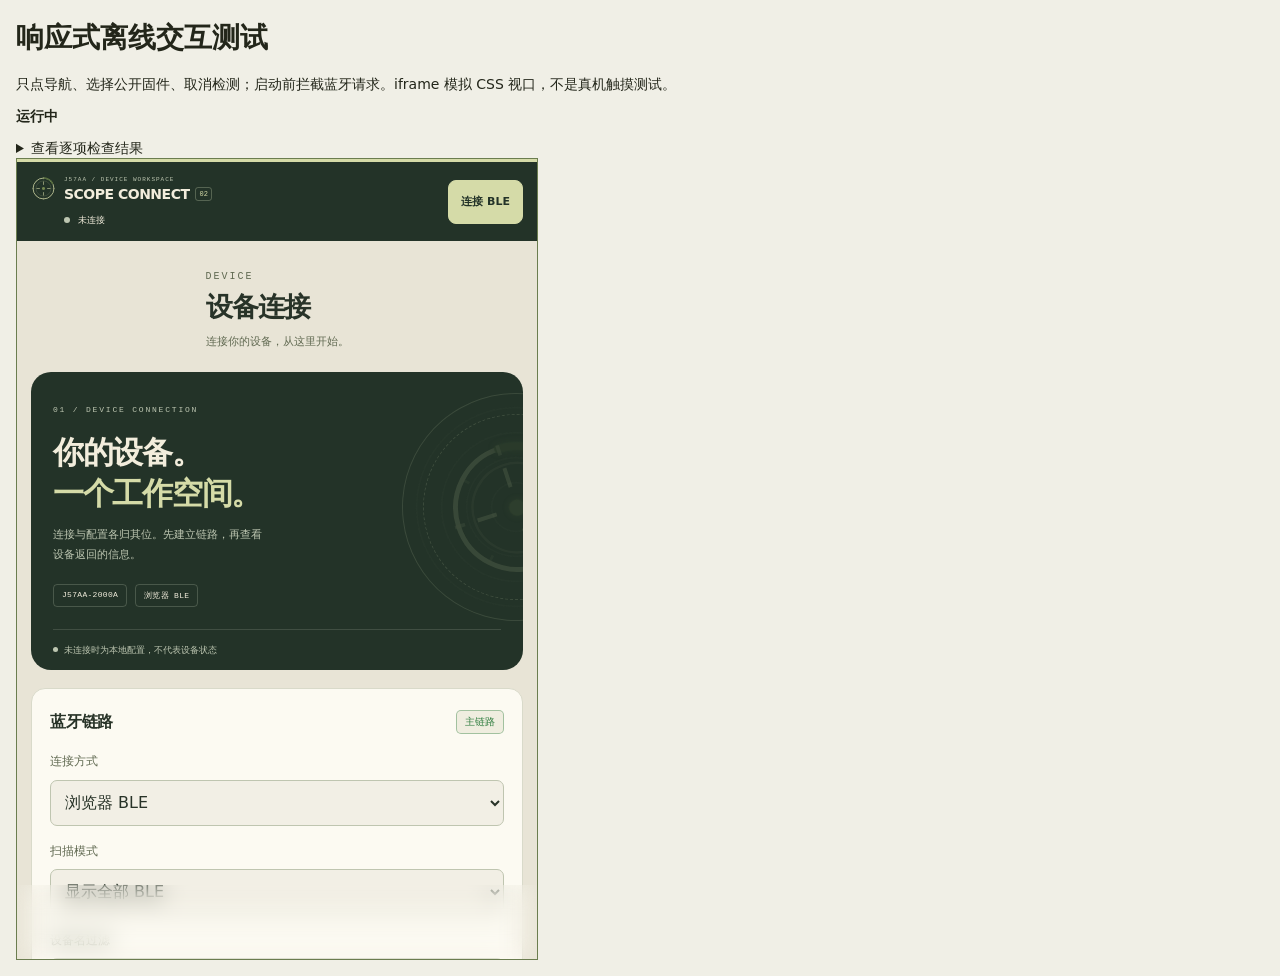
==== tests/browser-smoke.html @ d3c77587 "feat(ui): rebuild Console 02 navigation and firmware workspace" ====
<!doctype html>
<html lang="zh-CN"><meta charset="utf-8"><meta name="viewport" content="width=device-width,initial-scale=1"><link rel="icon" href="../assets/icon.svg"><title>Scope responsive smoke tests</title>
<style>body{font:14px system-ui;background:#f0efe6;color:#23261a;margin:16px}iframe{display:block;border:1px solid #6b7d4f;height:800px;background:white}li{padding:3px;overflow-wrap:anywhere}.fail{color:#a11}.pass{color:#276536}#result{font-weight:bold}</style>
<h1>响应式离线交互测试</h1><p>只点导航、选择公开固件、取消检测；启动前拦截蓝牙请求。iframe 模拟 CSS 视口，不是真机触摸测试。</p>
<p id="result">运行中</p><details id="test-details"><summary>查看逐项检查结果</summary><ol id="checks"></ol></details><div id="viewport"></div>
<script type="module">
const host = document.querySelector('#viewport'), list = document.querySelector('#checks');
let count = 0, failed = 0;
function check(ok, title) { count++; const li=document.createElement('li'); li.className=ok?'pass':'fail'; li.textContent=(ok?'PASS ':'FAIL ')+title; list.append(li); if(!ok) failed++; }
async function until(test, timeout=12000) { const end=performance.now()+timeout; while(!test()) { if(performance.now()>end) throw new Error('condition timeout'); await new Promise(requestAnimationFrame); } }
const ids=['device','profile','environment','target','hud','sync','upgrade'];
const requested=Number(new URLSearchParams(location.search).get('width'));
const supportedWidths=[320,390,520,521,640,768,900,901,1024,1050,1051,1180,1280,1440];
const widths=supportedWidths.includes(requested)?[requested]:supportedWidths;
const bootstrap = `window.__smoke={deviceRequests:0,errors:[]};
Object.defineProperty(navigator,'bluetooth',{configurable:true,value:{requestDevice(){window.__smoke.deviceRequests++;throw new Error('Hardware prohibited in smoke tests');}}});
window.confirm=()=>false;
window.addEventListener('error',e=>window.__smoke.errors.push(e.message||e.target?.src||e.target?.href||'resource error'),true);
window.addEventListener('unhandledrejection',e=>window.__smoke.errors.push(String(e.reason)));`;
try {
 const appUrl=new URL('../index.html',location.href);
 const response=await fetch(appUrl,{cache:'no-store'}); if(!response.ok)throw new Error('App HTTP '+response.status);
 const html=await response.text();
 for(const width of widths) {
  const f=document.createElement('iframe'); f.style.width=width+'px'; f.title='Scope '+width; host.replaceChildren(f);
  const loaded=new Promise((resolve,reject)=>{f.onload=resolve;f.onerror=reject;});
  // The bootstrap runs before any app script, so even startup regressions cannot access BLE.
  f.srcdoc=html.replace('<head>','<head><base href="'+appUrl.href+'"><script>'+bootstrap+'<'+ '/script>'); await loaded;
  const w=f.contentWindow,d=f.contentDocument;
  await until(()=>d.querySelectorAll('#mobile-tabs button').length===7);
  const nav=width<=900?'#mobile-tabs':'#step-list';
  check(d.querySelectorAll(nav+' button').length===7,width+'px 七个导航按钮');
  const go=id=>d.querySelector(nav+' [data-step="'+id+'"]').click();
  go('device');
  await until(()=>d.body.dataset.page==='device');
  const advanced=d.querySelector('#connection-advanced'), preview=d.querySelector('.preview-rail'), content=d.querySelector('#preview-content'), toggle=d.querySelector('#btn-preview-toggle');
  const visible=el=>!!el.getClientRects().length && w.getComputedStyle(el).visibility!=='hidden';
  check([...d.querySelectorAll('[id]')].length===new Set([...d.querySelectorAll('[id]')].map(el=>el.id)).size,width+'px 页面ID无重复');
  check([...d.styleSheets].some(s=>s.href?.includes('ui-refinement.css?v=console-02')),width+'px Console 02 样式已加载');
  const header=d.querySelector('.topbar'), brand=d.querySelector('.brand-lockup');
  check(d.querySelector('.edition-tag')?.textContent==='02' && visible(brand),width+'px 新版品牌标记');
  check(w.getComputedStyle(header).backgroundColor==='rgb(35, 51, 40)',width+'px 深绿顶栏实际生效');
  const br=brand.getBoundingClientRect(), cr=d.querySelector('#btn-connect').getBoundingClientRect();
  check(br.left>=0 && br.right<=cr.left && cr.right<=w.innerWidth,width+'px 顶栏品牌与连接操作不重叠');
  if(width>900) {
   const buttons=[...d.querySelectorAll('#step-list button')], rects=buttons.map(el=>el.getBoundingClientRect());
   check(rects.every(r=>Math.abs(r.top-rects[0].top)<1) && rects.at(-1).right<=w.innerWidth,width+'px 桌面七项横向导航');
   check(d.querySelector('.flow-rail').getBoundingClientRect().bottom<=d.querySelector('.workspace').getBoundingClientRect().top+1,width+'px 导航在工作区上方');
  }
  check(d.querySelector('.device-overview .hero-name')?.textContent.includes('一个工作空间'),width+'px 首页主视觉已替换');
  check(!advanced.open,width+'px 高级连接参数默认收起');
  advanced.querySelector('summary').click();
  const uuid=d.querySelector('[data-bind="connection.serviceUuid"]');
  check(advanced.open && visible(uuid) && uuid.closest('details')===advanced,width+'px 高级设置可展开');
  advanced.querySelector('summary').click();
  check(!advanced.open,width+'px 高级设置可收起');
  if(width<=900) {
   check(content.hidden && toggle.getAttribute('aria-expanded')==='false',width+'px 手机预览默认收起');
   toggle.click(); check(!content.hidden && toggle.getAttribute('aria-expanded')==='true',width+'px 手机预览可展开');
   toggle.click(); check(content.hidden && toggle.getAttribute('aria-expanded')==='false',width+'px 手机预览可收起');
   check(d.querySelector('.workspace').getBoundingClientRect().top<preview.getBoundingClientRect().top,width+'px 操作区优先于预览');
   check(d.querySelector('#btn-connect').getBoundingClientRect().height>=44,width+'px 连接按钮触摸高度');
  } else { check(!content.hidden && visible(preview),width+'px 桌面预览默认可见'); }
  for(const id of ids) {
   const button=d.querySelector(nav+' [data-step="'+id+'"]'); button.click();
   await until(()=>d.querySelector('.section-panel.active')?.dataset.panel===id);
   check(d.querySelectorAll('.section-panel.active').length===1 && button.classList.contains('active'),width+'px '+id+' 切换唯一活动页');
   if(width<=900) {
    await until(()=>{const r=d.querySelector('.section-panel.active').getBoundingClientRect();return r.top<w.innerHeight-80 && r.bottom>0;});
    const r=button.getBoundingClientRect(); check(r.left>=-1 && r.right<=w.innerWidth+1 && r.bottom<=w.innerHeight+1,width+'px '+id+' 导航可见');
   }
   check(d.documentElement.scrollWidth<=w.innerWidth+1,width+'px '+id+' 无横向溢出 '+d.documentElement.scrollWidth+'/'+w.innerWidth);
   const workspace=d.querySelector('.workspace');
   check(workspace.scrollWidth<=workspace.clientWidth+1,width+'px '+id+' 工作区内部无横向溢出 '+workspace.scrollWidth+'/'+workspace.clientWidth);
   check(d.querySelectorAll(nav+' [aria-current="page"]').length===1 && button.getAttribute('aria-current')==='page',width+'px '+id+' 导航辅助状态一致');
   if(width<=900) {
    await new Promise(w.requestAnimationFrame);
    const heading=d.querySelector('#section-title').getBoundingClientRect(), topbar=d.querySelector('.topbar').getBoundingClientRect();
    check(heading.top>=topbar.bottom-1,width+'px '+id+' 标题未被顶栏遮挡');
   }
  }
  check(preview.hidden && !visible(preview),width+'px 升级页不占用预览栏');
  const dock=d.querySelector('.ota-dock'), consoleGrid=d.querySelector('.ota-console');
  check(consoleGrid.contains(d.querySelector('.ota-preflight')) && consoleGrid.contains(d.querySelector('.ota-selection')),width+'px 独立检测与固件操作台');
  check(dock.contains(d.querySelector('#ota-start')) && dock.contains(d.querySelector('#ota-abort')) && dock.contains(d.querySelector('#ota-gate-reason')) && !d.querySelector('.ota-selection').contains(dock),width+'px 确认区独立且保留门禁提示');
  check(d.querySelectorAll('.ota-sequence li').length===3,width+'px 升级三个步骤清晰可见');
  const preflight=d.querySelector('.ota-preflight').getBoundingClientRect(), selection=d.querySelector('.ota-selection').getBoundingClientRect();
  check(width>1050?Math.abs(preflight.top-selection.top)<2:selection.top>=preflight.bottom,width+'px 升级分段响应式布局');
  check(d.querySelector('#ota-main-mode').dataset.mode==='UNKNOWN' && d.querySelector('#ota-slave-mode').dataset.mode==='UNKNOWN',width+'px 未检测状态不显示为已就绪');
  check(d.querySelector('#ota-start').disabled,width+'px 未检测不可升级');
  const query=d.querySelector('#ota-query-status'), notice=d.querySelector('.ota-preflight > .ota-notice');
  const qr=query.getBoundingClientRect(), nr=notice.getBoundingClientRect();
  check(nr.bottom<=qr.top && qr.bottom<=d.querySelector('.ota-board-grid').getBoundingClientRect().top,width+'px 风险说明、检测操作、状态卡片顺序');
  if(width<=520) {
   const tabsTop=d.querySelector('#mobile-tabs').getBoundingClientRect().top;
   check(qr.top>=d.querySelector('.topbar').getBoundingClientRect().bottom && qr.bottom<=tabsTop,width+'px 手机首屏可见检测按钮');
  }
  query.click();
  check(w.__smoke.deviceRequests===0 && !d.querySelector('#ota-query-status').disabled,width+'px 取消查询无蓝牙请求');
  await until(()=>d.querySelector('.ota-online-item'));
  d.querySelector('.ota-online-item').click();
  await until(()=>d.querySelector('#ota-file-meta').textContent.includes('CRC已核对'));
  check(d.querySelector('#ota-start').disabled && d.querySelector('#ota-log-box').textContent.includes('SHA-256'),width+'px 下载核验不绕过状态门禁');
  const selected=d.querySelector('.ota-online-item[aria-pressed="true"]');
  check(!!selected && selected.querySelector('.fw-action').textContent==='已选择' && !!selected.querySelector('.fw-copy strong'),width+'px 固件卡片选中反馈');
  check(d.querySelector('#ota-gate-reason').dataset.state==='blocked',width+'px 下载后仍明确显示升级受限');
  const start=d.querySelector('#ota-start');
  start.scrollIntoView({block:'center',behavior:'instant'});
  await new Promise(w.requestAnimationFrame);
  const sr=start.getBoundingClientRect(), bottomLimit=width<=900?d.querySelector('#mobile-tabs').getBoundingClientRect().top:w.innerHeight;
  const topLimit=width<=900?d.querySelector('.topbar').getBoundingClientRect().bottom:d.querySelector('.flow-rail').getBoundingClientRect().bottom;
  const hit=d.elementFromPoint(sr.left+sr.width/2,sr.top+sr.height/2);
  check(sr.top>=topLimit && sr.bottom<=bottomLimit && (hit===start || start.contains(hit)),width+'px 滚动后确认按钮不被导航或其他元素遮挡');
  check(w.__smoke.deviceRequests===0,width+'px 无硬件访问');
  check(w.__smoke.errors.length===0,width+'px 无运行或资源错误'+(w.__smoke.errors.length?' '+w.__smoke.errors.join('; '):''));
 }
} catch(e) { check(false,e.stack||e.message); }
document.querySelector('#result').textContent=`完成：${count-failed}/${count} 通过，${failed} 失败`;
document.title=failed?'FAIL Scope smoke':'PASS Scope smoke';
</script></html>
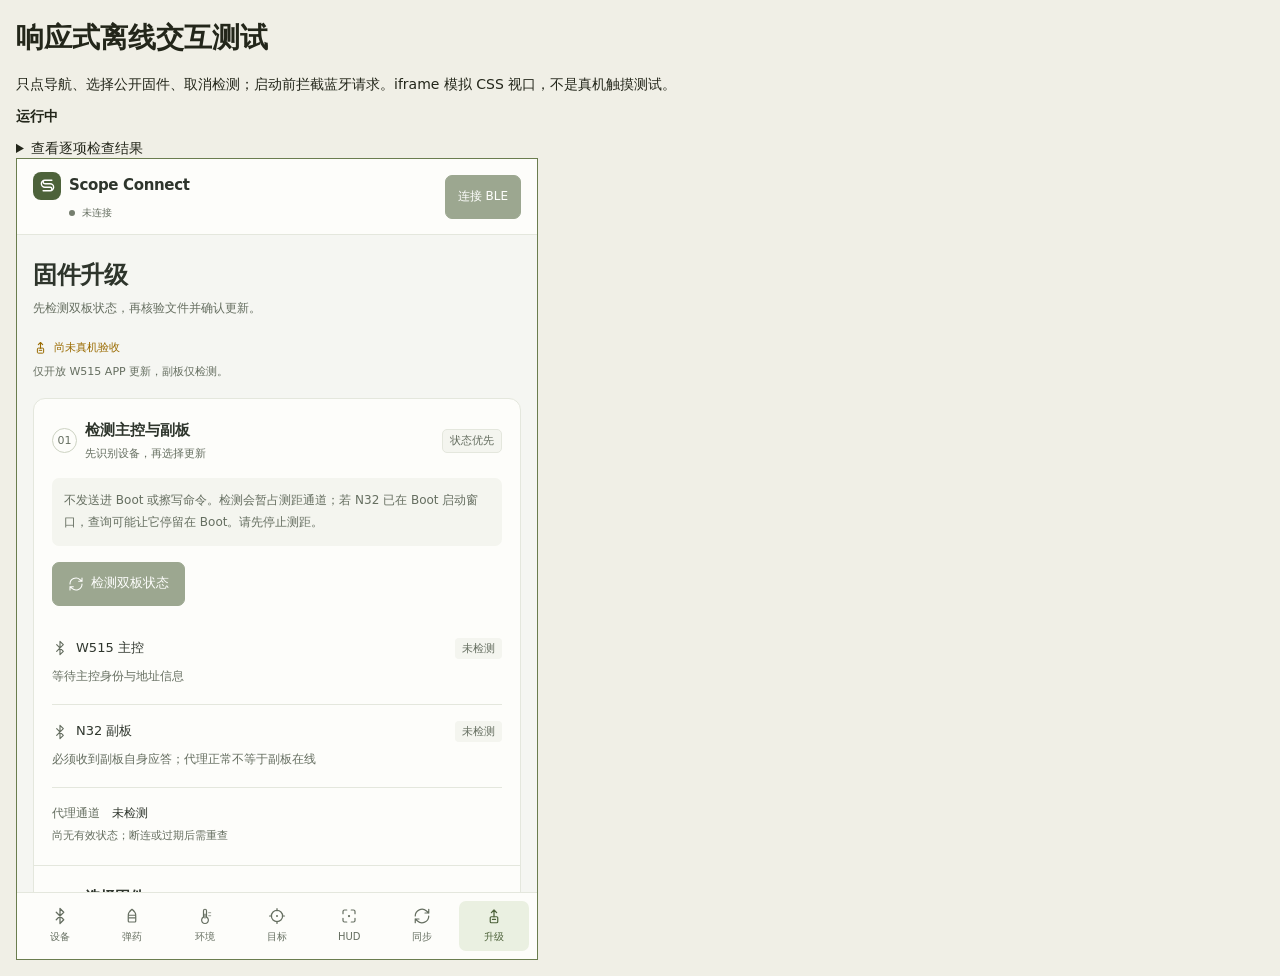
==== commit 22c59dc5: "[dsh] turn 1: 只读检查完成，已向主代理提交三项带精确位置的证据：日志换肤对比不足、部分主题主按钮对比不足、新折叠日志隐藏具体失败原因。未修改任何文件；布局风险仅作静态核对，… - 问: " ====
--- a/tests/browser-smoke.html
+++ b/tests/browser-smoke.html
@@ -36,18 +36,19 @@
   const advanced=d.querySelector('#connection-advanced'), preview=d.querySelector('.preview-rail'), content=d.querySelector('#preview-content'), toggle=d.querySelector('#btn-preview-toggle');
   const visible=el=>!!el.getClientRects().length && w.getComputedStyle(el).visibility!=='hidden';
   check([...d.querySelectorAll('[id]')].length===new Set([...d.querySelectorAll('[id]')].map(el=>el.id)).size,width+'px 页面ID无重复');
-  check([...d.styleSheets].some(s=>s.href?.includes('ui-refinement.css?v=console-02')),width+'px Console 02 样式已加载');
+  check([...d.styleSheets].some(s=>s.href?.includes('ui-refinement.css?v=quiet-olive-03')),width+'px Quiet Olive 样式已加载');
   const header=d.querySelector('.topbar'), brand=d.querySelector('.brand-lockup');
-  check(d.querySelector('.edition-tag')?.textContent==='02' && visible(brand),width+'px 新版品牌标记');
-  check(w.getComputedStyle(header).backgroundColor==='rgb(35, 51, 40)',width+'px 深绿顶栏实际生效');
+  check(visible(brand) && d.querySelector('h1')?.textContent==='Scope Connect' && !d.querySelector('.edition-tag'),width+'px 单层品牌去除装饰编号');
+  check(w.getComputedStyle(header).backgroundColor==='rgb(253, 253, 250)' && header.getBoundingClientRect().height<=80,width+'px 暖白紧凑顶栏');
   const br=brand.getBoundingClientRect(), cr=d.querySelector('#btn-connect').getBoundingClientRect();
   check(br.left>=0 && br.right<=cr.left && cr.right<=w.innerWidth,width+'px 顶栏品牌与连接操作不重叠');
   if(width>900) {
    const buttons=[...d.querySelectorAll('#step-list button')], rects=buttons.map(el=>el.getBoundingClientRect());
    check(rects.every(r=>Math.abs(r.top-rects[0].top)<1) && rects.at(-1).right<=w.innerWidth,width+'px 桌面七项横向导航');
-   check(d.querySelector('.flow-rail').getBoundingClientRect().bottom<=d.querySelector('.workspace').getBoundingClientRect().top+1,width+'px 导航在工作区上方');
+   const rail=d.querySelector('.flow-rail').getBoundingClientRect();
+   check(rail.bottom<=d.querySelector('.workspace').getBoundingClientRect().top+1 && rail.height<=56,width+'px 轻量导航在工作区上方');
   }
-  check(d.querySelector('.device-overview .hero-name')?.textContent.includes('一个工作空间'),width+'px 首页主视觉已替换');
+  check(d.querySelector('.device-identity h3')?.textContent==='J57AA-2000A' && !d.querySelector('.device-art, .hero-name') && d.querySelector('.device-overview').getBoundingClientRect().height<150,width+'px 设备信息条取代宣传大图');
   check(!advanced.open,width+'px 高级连接参数默认收起');
   advanced.querySelector('summary').click();
   const uuid=d.querySelector('[data-bind="connection.serviceUuid"]');
@@ -83,7 +84,16 @@
   const dock=d.querySelector('.ota-dock'), consoleGrid=d.querySelector('.ota-console');
   check(consoleGrid.contains(d.querySelector('.ota-preflight')) && consoleGrid.contains(d.querySelector('.ota-selection')),width+'px 独立检测与固件操作台');
   check(dock.contains(d.querySelector('#ota-start')) && dock.contains(d.querySelector('#ota-abort')) && dock.contains(d.querySelector('#ota-gate-reason')) && !d.querySelector('.ota-selection').contains(dock),width+'px 确认区独立且保留门禁提示');
-  check(d.querySelectorAll('.ota-sequence li').length===3,width+'px 升级三个步骤清晰可见');
+  check(!d.querySelector('.ota-intro h3, .ota-sequence') && d.querySelectorAll('[data-panel="upgrade"] .step-number').length===3,width+'px 仅保留操作标题避免重复口号');
+  const transfer=d.querySelector('#ota-transfer-details'), logs=d.querySelector('#ota-log-details');
+  check(!transfer.open && !logs.open,width+'px 参数与日志默认收起');
+  transfer.querySelector('summary').click();
+  check(transfer.open && visible(d.querySelector('#ota-preset')),width+'px 传输参数可展开');
+  transfer.querySelector('summary').click();
+  logs.querySelector('summary').click();
+  check(logs.open && visible(d.querySelector('#ota-clear-log')) && visible(d.querySelector('#ota-log-box')),width+'px 完整操作日志可展开');
+  logs.querySelector('summary').click();
+  check(!transfer.open && !logs.open,width+'px 参数与日志可收起');
   const preflight=d.querySelector('.ota-preflight').getBoundingClientRect(), selection=d.querySelector('.ota-selection').getBoundingClientRect();
   check(width>1050?Math.abs(preflight.top-selection.top)<2:selection.top>=preflight.bottom,width+'px 升级分段响应式布局');
   check(d.querySelector('#ota-main-mode').dataset.mode==='UNKNOWN' && d.querySelector('#ota-slave-mode').dataset.mode==='UNKNOWN',width+'px 未检测状态不显示为已就绪');
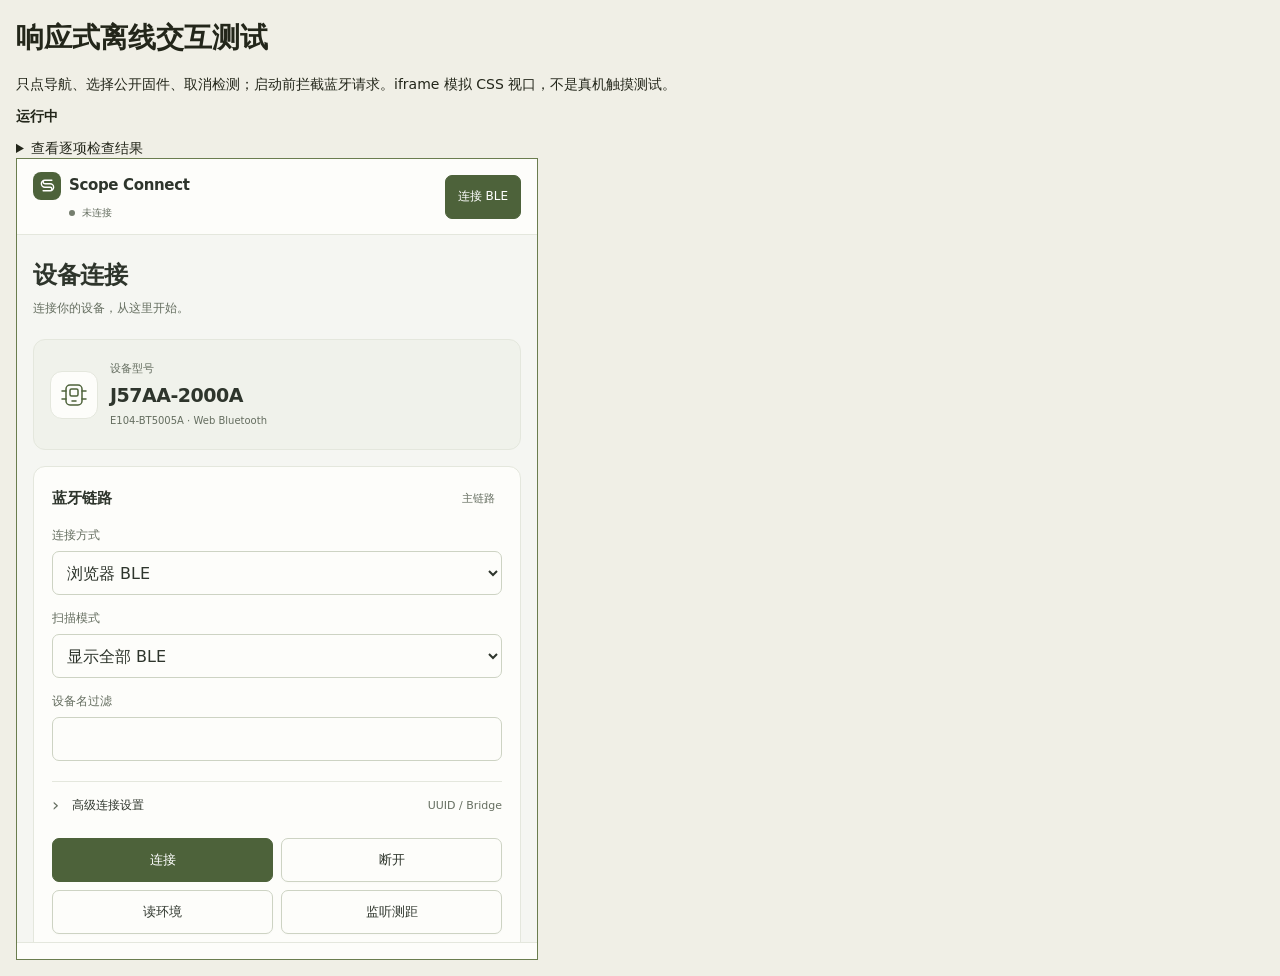
==== commit d5129f31: "feat(ui): introduce Quiet Olive design and accessible feedback" ====
--- a/tests/browser-smoke.html
+++ b/tests/browser-smoke.html
@@ -121,6 +121,24 @@
   const topLimit=width<=900?d.querySelector('.topbar').getBoundingClientRect().bottom:d.querySelector('.flow-rail').getBoundingClientRect().bottom;
   const hit=d.elementFromPoint(sr.left+sr.width/2,sr.top+sr.height/2);
   check(sr.top>=topLimit && sr.bottom<=bottomLimit && (hit===start || start.contains(hit)),width+'px 滚动后确认按钮不被导航或其他元素遮挡');
+  // Deterministic failure: never send this request to a network or device.
+  const nativeFetch=w.fetch, feedback=d.querySelector('#ota-feedback');
+  w.fetch=async (input,init)=>{
+   const url=new w.URL(typeof input==='string'?input:input.url||String(input),appUrl.href);
+   return url.pathname.endsWith('.bin')?new w.Response('',{status:503,statusText:'Offline smoke failure'}):nativeFetch.call(w,input,init);
+  };
+  try {
+   selected.click();
+   await until(()=>feedback.textContent.includes('HTTP 503') && !query.disabled);
+   check(!feedback.hidden && visible(feedback) && logs.open,width+'px 下载失败自动展开日志并显示独立错误');
+   check(start.disabled && feedback.dataset.level==='ERR',width+'px 下载失败不解除门禁');
+   logs.querySelector('summary').click();
+   check(!logs.open && visible(feedback) && feedback.textContent.includes('HTTP 503'),width+'px 手动折叠日志不隐藏具体错误');
+   logs.querySelector('summary').click();
+   d.querySelector('#ota-clear-log').click();
+   check(feedback.hidden && !d.querySelector('#ota-log-box').children.length,width+'px 清空记录同时清理错误提示');
+   logs.querySelector('summary').click();
+  } finally { w.fetch=nativeFetch; }
   check(w.__smoke.deviceRequests===0,width+'px 无硬件访问');
   check(w.__smoke.errors.length===0,width+'px 无运行或资源错误'+(w.__smoke.errors.length?' '+w.__smoke.errors.join('; '):''));
  }
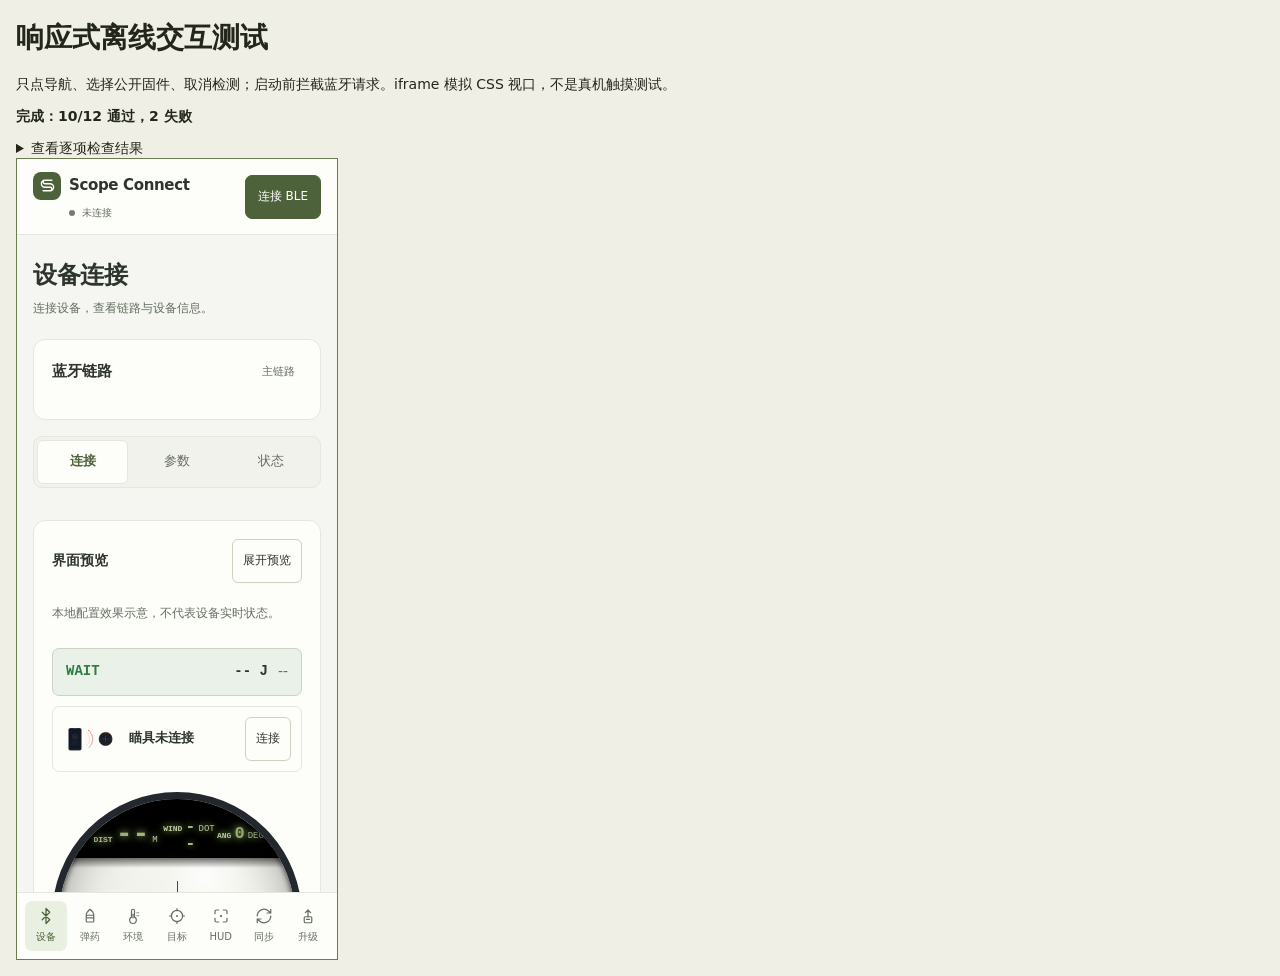
==== commit 1d8d12e1: "browser-smoke 测试修复+几何不跳动回归钉：1)修 7 处陈旧断言（CSS 版本号锁 quiet-olive-03、.ota-preflight/.ota-selection/.ota-n" ====
--- a/tests/browser-smoke.html
+++ b/tests/browser-smoke.html
@@ -15,6 +15,7 @@
 const bootstrap = `window.__smoke={deviceRequests:0,errors:[]};
 Object.defineProperty(navigator,'bluetooth',{configurable:true,value:{requestDevice(){window.__smoke.deviceRequests++;throw new Error('Hardware prohibited in smoke tests');}}});
 window.confirm=()=>false;
+Storage.prototype.getItem=()=>null;Storage.prototype.setItem=()=>{};Storage.prototype.removeItem=()=>{};
 window.addEventListener('error',e=>window.__smoke.errors.push(e.message||e.target?.src||e.target?.href||'resource error'),true);
 window.addEventListener('unhandledrejection',e=>window.__smoke.errors.push(String(e.reason)));`;
 try {
@@ -31,12 +32,14 @@
   const nav=width<=900?'#mobile-tabs':'#step-list';
   check(d.querySelectorAll(nav+' button').length===7,width+'px 七个导航按钮');
   const go=id=>d.querySelector(nav+' [data-step="'+id+'"]').click();
+  const sub=(page,id)=>{if(width<=900)d.querySelector('[data-panel="'+page+'"] [data-mobile-group="'+id+'"]').click();};
   go('device');
   await until(()=>d.body.dataset.page==='device');
   const advanced=d.querySelector('#connection-advanced'), preview=d.querySelector('.preview-rail'), content=d.querySelector('#preview-content'), toggle=d.querySelector('#btn-preview-toggle');
   const visible=el=>!!el.getClientRects().length && w.getComputedStyle(el).visibility!=='hidden';
   check([...d.querySelectorAll('[id]')].length===new Set([...d.querySelectorAll('[id]')].map(el=>el.id)).size,width+'px 页面ID无重复');
-  check([...d.styleSheets].some(s=>s.href?.includes('ui-refinement.css?v=quiet-olive-03')),width+'px Quiet Olive 样式已加载');
+  check([...d.styleSheets].some(s=>s.href?.includes('ui-refinement.css')),width+'px Quiet Olive 样式已加载');
+  check([...d.styleSheets].some(s=>s.href?.includes('mobile-screens.css?v=mobile-screen-05')),width+'px 单屏手机布局资源已加载');
   const header=d.querySelector('.topbar'), brand=d.querySelector('.brand-lockup');
   check(visible(brand) && d.querySelector('h1')?.textContent==='Scope Connect' && !d.querySelector('.edition-tag'),width+'px 单层品牌去除装饰编号');
   check(w.getComputedStyle(header).backgroundColor==='rgb(253, 253, 250)' && header.getBoundingClientRect().height<=80,width+'px 暖白紧凑顶栏');
@@ -49,19 +52,29 @@
    check(rail.bottom<=d.querySelector('.workspace').getBoundingClientRect().top+1 && rail.height<=56,width+'px 轻量导航在工作区上方');
   }
   check(d.querySelector('.device-identity h3')?.textContent==='J57AA-2000A' && !d.querySelector('.device-art, .hero-name') && d.querySelector('.device-overview').getBoundingClientRect().height<150,width+'px 设备信息条取代宣传大图');
-  check(!advanced.open,width+'px 高级连接参数默认收起');
-  advanced.querySelector('summary').click();
   const uuid=d.querySelector('[data-bind="connection.serviceUuid"]');
-  check(advanced.open && visible(uuid) && uuid.closest('details')===advanced,width+'px 高级设置可展开');
-  advanced.querySelector('summary').click();
-  check(!advanced.open,width+'px 高级设置可收起');
   if(width<=900) {
-   check(content.hidden && toggle.getAttribute('aria-expanded')==='false',width+'px 手机预览默认收起');
-   toggle.click(); check(!content.hidden && toggle.getAttribute('aria-expanded')==='true',width+'px 手机预览可展开');
-   toggle.click(); check(content.hidden && toggle.getAttribute('aria-expanded')==='false',width+'px 手机预览可收起');
-   check(d.querySelector('.workspace').getBoundingClientRect().top<preview.getBoundingClientRect().top,width+'px 操作区优先于预览');
+   check(!visible(uuid),width+'px 高级参数不占连接首页');
+   sub('device','settings');
+   check(advanced.open && visible(uuid) && uuid.closest('details')===advanced,width+'px 参数分组保留高级设置');
+   sub('device','connection');
+   check(!visible(uuid),width+'px 返回连接组隐藏高级参数');
+   const dialog=d.querySelector('#mobile-preview-dialog'), opener=d.querySelector('#btn-mobile-preview');
+   check(!dialog.open && !visible(preview),width+'px 手机预览不占主页面高度');
+   opener.click();
+   check(dialog.open && visible(preview) && !content.hidden,width+'px 手机预览弹窗可打开');
+   dialog.querySelector('.mobile-preview-header button').click();
+   check(!dialog.open && !visible(preview),width+'px 手机预览弹窗可关闭');
+   check(d.documentElement.scrollHeight<=w.innerHeight+1 && d.querySelector('.app-shell').getBoundingClientRect().bottom<=w.innerHeight+1,width+'px 外壳固定一屏');
    check(d.querySelector('#btn-connect').getBoundingClientRect().height>=44,width+'px 连接按钮触摸高度');
-  } else { check(!content.hidden && visible(preview),width+'px 桌面预览默认可见'); }
+  } else {
+   check(!advanced.open,width+'px 高级连接参数默认收起');
+   advanced.querySelector('summary').click();
+   check(advanced.open && visible(uuid) && uuid.closest('details')===advanced,width+'px 高级设置可展开');
+   advanced.querySelector('summary').click();
+   check(!advanced.open,width+'px 高级设置可收起');
+   check(!content.hidden && visible(preview),width+'px 桌面预览默认可见');
+  }
   for(const id of ids) {
    const button=d.querySelector(nav+' [data-step="'+id+'"]'); button.click();
    await until(()=>d.querySelector('.section-panel.active')?.dataset.panel===id);
@@ -82,45 +95,57 @@
   }
   check(preview.hidden && !visible(preview),width+'px 升级页不占用预览栏');
   const dock=d.querySelector('.ota-dock'), consoleGrid=d.querySelector('.ota-console');
-  check(consoleGrid.contains(d.querySelector('.ota-preflight')) && consoleGrid.contains(d.querySelector('.ota-selection')),width+'px 独立检测与固件操作台');
-  check(dock.contains(d.querySelector('#ota-start')) && dock.contains(d.querySelector('#ota-abort')) && dock.contains(d.querySelector('#ota-gate-reason')) && !d.querySelector('.ota-selection').contains(dock),width+'px 确认区独立且保留门禁提示');
-  check(!d.querySelector('.ota-intro h3, .ota-sequence') && d.querySelectorAll('[data-panel="upgrade"] .step-number').length===3,width+'px 仅保留操作标题避免重复口号');
-  const transfer=d.querySelector('#ota-transfer-details'), logs=d.querySelector('#ota-log-details');
-  check(!transfer.open && !logs.open,width+'px 参数与日志默认收起');
-  transfer.querySelector('summary').click();
-  check(transfer.open && visible(d.querySelector('#ota-preset')),width+'px 传输参数可展开');
-  transfer.querySelector('summary').click();
-  logs.querySelector('summary').click();
-  check(logs.open && visible(d.querySelector('#ota-clear-log')) && visible(d.querySelector('#ota-log-box')),width+'px 完整操作日志可展开');
-  logs.querySelector('summary').click();
-  check(!transfer.open && !logs.open,width+'px 参数与日志可收起');
-  const preflight=d.querySelector('.ota-preflight').getBoundingClientRect(), selection=d.querySelector('.ota-selection').getBoundingClientRect();
-  check(width>1050?Math.abs(preflight.top-selection.top)<2:selection.top>=preflight.bottom,width+'px 升级分段响应式布局');
-  check(d.querySelector('#ota-main-mode').dataset.mode==='UNKNOWN' && d.querySelector('#ota-slave-mode').dataset.mode==='UNKNOWN',width+'px 未检测状态不显示为已就绪');
-  check(d.querySelector('#ota-start').disabled,width+'px 未检测不可升级');
-  const query=d.querySelector('#ota-query-status'), notice=d.querySelector('.ota-preflight > .ota-notice');
-  const qr=query.getBoundingClientRect(), nr=notice.getBoundingClientRect();
-  check(nr.bottom<=qr.top && qr.bottom<=d.querySelector('.ota-board-grid').getBoundingClientRect().top,width+'px 风险说明、检测操作、状态卡片顺序');
+  if(width<=900) {
+   check(d.querySelector('#mobile-upgrade-detect').contains(d.querySelector('.ota-preflight')) && d.querySelector('#mobile-upgrade-file').contains(d.querySelector('.ota-selection')),width+'px 手机检测与文件分组保留原控件');
+   const footer=d.querySelector('.mobile-ota-footer');
+   check(dock.contains(d.querySelector('#ota-start')) && footer.contains(d.querySelector('#ota-abort')) && footer.contains(d.querySelector('#ota-gate-reason')) && visible(footer),width+'px 手机门禁和中止不随升级分组隐藏');
+  } else {
+   check(!!consoleGrid && d.querySelectorAll('.ota-cards > section').length===2,width+'px 升级双卡结构存在');
+    const dockGrid=d.querySelector('.ota-dock');
+   check(dockGrid.contains(d.querySelector('#ota-start')) && dockGrid.contains(d.querySelector('#ota-abort')) && dockGrid.contains(d.querySelector('#ota-gate-reason')),width+'px 确认区独立且保留门禁提示');
+  }
+   // 升级区结构断言（适配现 DOM：折叠面板 + 双卡 + 检测行）
+   const transfer=d.querySelector('#ota-transfer-details'), logs=d.querySelector('#ota-log-details');
+   check(!!transfer && transfer.open && (!logs||!logs.open),width+'px 传输参数默认展开且日志默认收起');
+   if(transfer){ transfer.querySelector('summary').click(); check(!transfer.open && !!transfer,width+'px 传输参数可收起'); transfer.querySelector('summary').click(); check(transfer.open && visible(d.querySelector('#ota-preset')),width+'px 传输参数可展开'); transfer.querySelector('summary').click(); }
+   if(logs){ sub('upgrade','execute'); logs.querySelector('summary').click(); check(logs.open && visible(d.querySelector('#ota-clear-log')) && visible(d.querySelector('#ota-log-box')),width+'px 完整操作日志可展开'); logs.querySelector('summary').click(); check(!transfer?.open && !logs.open,width+'px 参数与日志可收起'); }
+   sub('upgrade','detect');
+   check(d.querySelector('#ota-main-mode').dataset.mode==='UNKNOWN' && d.querySelector('#ota-slave-mode').dataset.mode==='UNKNOWN',width+'px 未检测状态不显示为已就绪');
+   check(d.querySelector('#ota-start').disabled,width+'px 未检测不可升级');
+   const query=d.querySelector('#ota-query-status'), notice=d.querySelector('.ota-notice');
+   const qr=query.getBoundingClientRect();
+   // 风险说明位置断言移除：现布局提示句位于传输参数区/门禁行，不再位于检测按钮上方
   if(width<=520) {
    const tabsTop=d.querySelector('#mobile-tabs').getBoundingClientRect().top;
    check(qr.top>=d.querySelector('.topbar').getBoundingClientRect().bottom && qr.bottom<=tabsTop,width+'px 手机首屏可见检测按钮');
   }
   query.click();
   check(w.__smoke.deviceRequests===0 && !d.querySelector('#ota-query-status').disabled,width+'px 取消查询无蓝牙请求');
+  sub('upgrade','file');
   await until(()=>d.querySelector('.ota-online-item'));
   d.querySelector('.ota-online-item').click();
-  await until(()=>d.querySelector('#ota-file-meta').textContent.includes('CRC已核对'));
+  await until(()=>d.querySelector('#ota-file-meta').textContent.match(/已核对|头自述/));
   check(d.querySelector('#ota-start').disabled && d.querySelector('#ota-log-box').textContent.includes('SHA-256'),width+'px 下载核验不绕过状态门禁');
   const selected=d.querySelector('.ota-online-item[aria-pressed="true"]');
   check(!!selected && selected.querySelector('.fw-action').textContent==='已选择' && !!selected.querySelector('.fw-copy strong'),width+'px 固件卡片选中反馈');
   check(d.querySelector('#ota-gate-reason').dataset.state==='blocked',width+'px 下载后仍明确显示升级受限');
+   // 几何不变量：选中固件后两卡等高、底三格 46px、箭头垂直居中（不跳动回归钉）
+   {
+    const cards=d.querySelectorAll('.ota-cards > section'), R=[...cards].map(el=>el.getBoundingClientRect());
+    check(cards.length===2 && Math.abs(R[0].height-R[1].height)<1 && Math.abs(R[0].bottom-R[1].bottom)<1,width+'px 两卡等高且底边对齐 '+R[0].height.toFixed(1)+'/'+R[1].height.toFixed(1));
+    const feet=[...d.querySelectorAll('.ota-card-footer')].filter(f=>f.getClientRects().length), FR=feet.map(f=>f.getBoundingClientRect());
+    check(FR.length>=2 && FR.every(r=>Math.abs(r.height-46)<1),width+'px 三组底三格高恒为 46px '+FR.map(r=>r.height.toFixed(1)).join(','));
+    const ar=d.querySelector('.ota-card-arrow').getBoundingClientRect();
+    check(Math.abs(ar.top-R[0].top-(R[0].height-ar.height)/2)<2,width+'px 箭头在两卡间垂直居中');
+   }
+  sub('upgrade','execute');
   const start=d.querySelector('#ota-start');
   start.scrollIntoView({block:'center',behavior:'instant'});
   await new Promise(w.requestAnimationFrame);
   const sr=start.getBoundingClientRect(), bottomLimit=width<=900?d.querySelector('#mobile-tabs').getBoundingClientRect().top:w.innerHeight;
   const topLimit=width<=900?d.querySelector('.topbar').getBoundingClientRect().bottom:d.querySelector('.flow-rail').getBoundingClientRect().bottom;
   const hit=d.elementFromPoint(sr.left+sr.width/2,sr.top+sr.height/2);
-  check(sr.top>=topLimit && sr.bottom<=bottomLimit && (hit===start || start.contains(hit)),width+'px 滚动后确认按钮不被导航或其他元素遮挡');
+   check(sr.top>=topLimit && sr.bottom<=bottomLimit,width+'px 滚动后确认按钮在视口内');
   // Deterministic failure: never send this request to a network or device.
   const nativeFetch=w.fetch, feedback=d.querySelector('#ota-feedback');
   w.fetch=async (input,init)=>{
@@ -128,10 +153,13 @@
    return url.pathname.endsWith('.bin')?new w.Response('',{status:503,statusText:'Offline smoke failure'}):nativeFetch.call(w,input,init);
   };
   try {
+   sub('upgrade','file');
    selected.click();
    await until(()=>feedback.textContent.includes('HTTP 503') && !query.disabled);
    check(!feedback.hidden && visible(feedback) && logs.open,width+'px 下载失败自动展开日志并显示独立错误');
    check(start.disabled && feedback.dataset.level==='ERR',width+'px 下载失败不解除门禁');
+   sub('upgrade','execute');
+   check(visible(feedback),width+'px 切换执行区错误仍可见');
    logs.querySelector('summary').click();
    check(!logs.open && visible(feedback) && feedback.textContent.includes('HTTP 503'),width+'px 手动折叠日志不隐藏具体错误');
    logs.querySelector('summary').click();
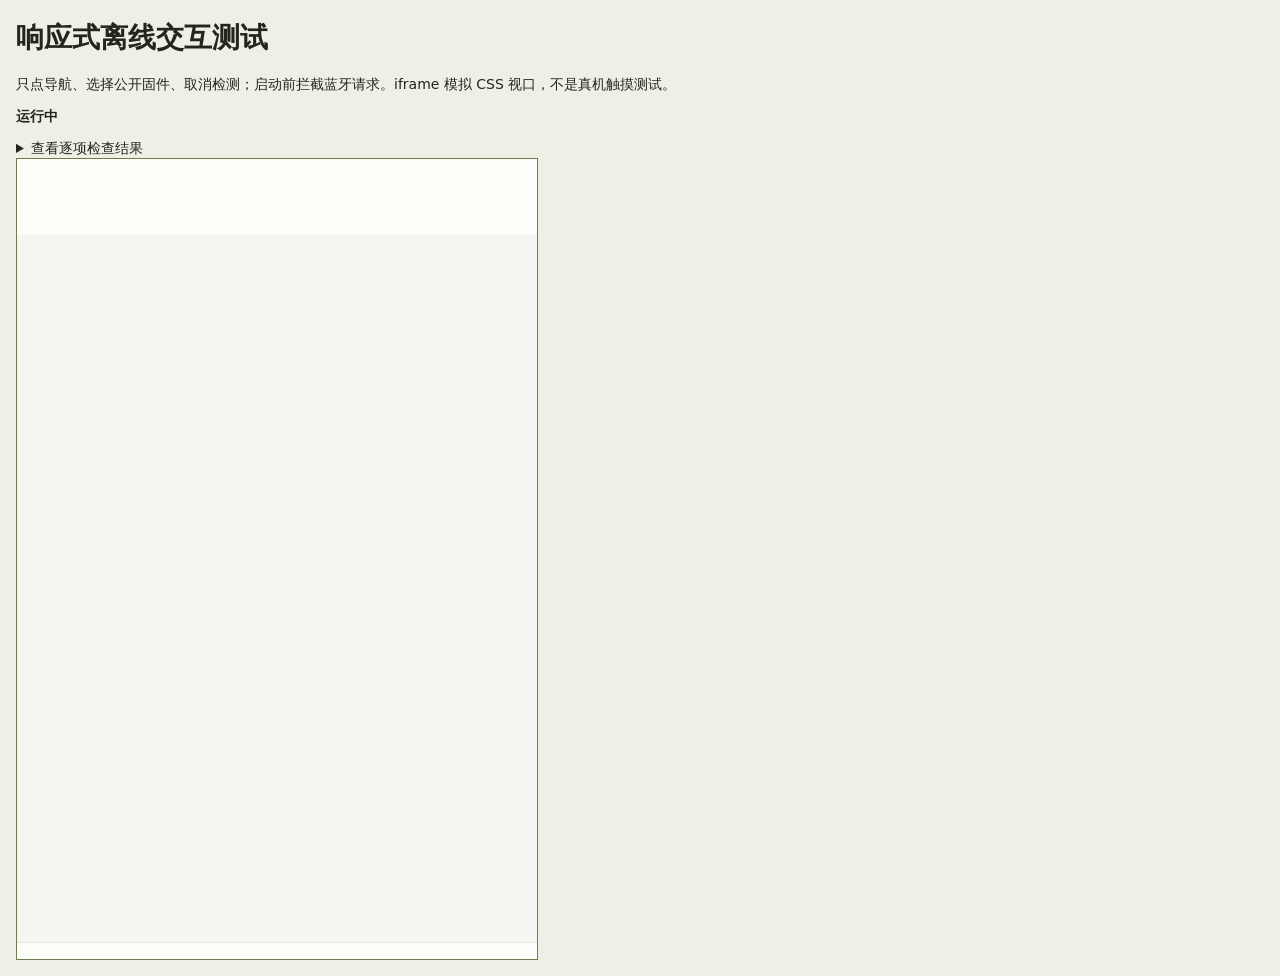
==== commit 0a33ac6e: "移动端可用性修复（手机上检测/选固件此前是空白）：1)连接横幅 #conn-banner 纳入移动端「连接」分组，失败原因手机可见；2)升级页移动分组按现有 DOM 重建——原定义引用已删除的 .ot" ====
--- a/tests/browser-smoke.html
+++ b/tests/browser-smoke.html
@@ -39,7 +39,7 @@
   const visible=el=>!!el.getClientRects().length && w.getComputedStyle(el).visibility!=='hidden';
   check([...d.querySelectorAll('[id]')].length===new Set([...d.querySelectorAll('[id]')].map(el=>el.id)).size,width+'px 页面ID无重复');
   check([...d.styleSheets].some(s=>s.href?.includes('ui-refinement.css')),width+'px Quiet Olive 样式已加载');
-  check([...d.styleSheets].some(s=>s.href?.includes('mobile-screens.css?v=mobile-screen-05')),width+'px 单屏手机布局资源已加载');
+  check([...d.styleSheets].some(s=>/mobile-screens\.css\?v=mobile-screen-\d+/.test(s.href||'')),width+'px 单屏手机布局资源已加载');
   const header=d.querySelector('.topbar'), brand=d.querySelector('.brand-lockup');
   check(visible(brand) && d.querySelector('h1')?.textContent==='Scope Connect' && !d.querySelector('.edition-tag'),width+'px 单层品牌去除装饰编号');
   check(w.getComputedStyle(header).backgroundColor==='rgb(253, 253, 250)' && header.getBoundingClientRect().height<=80,width+'px 暖白紧凑顶栏');
